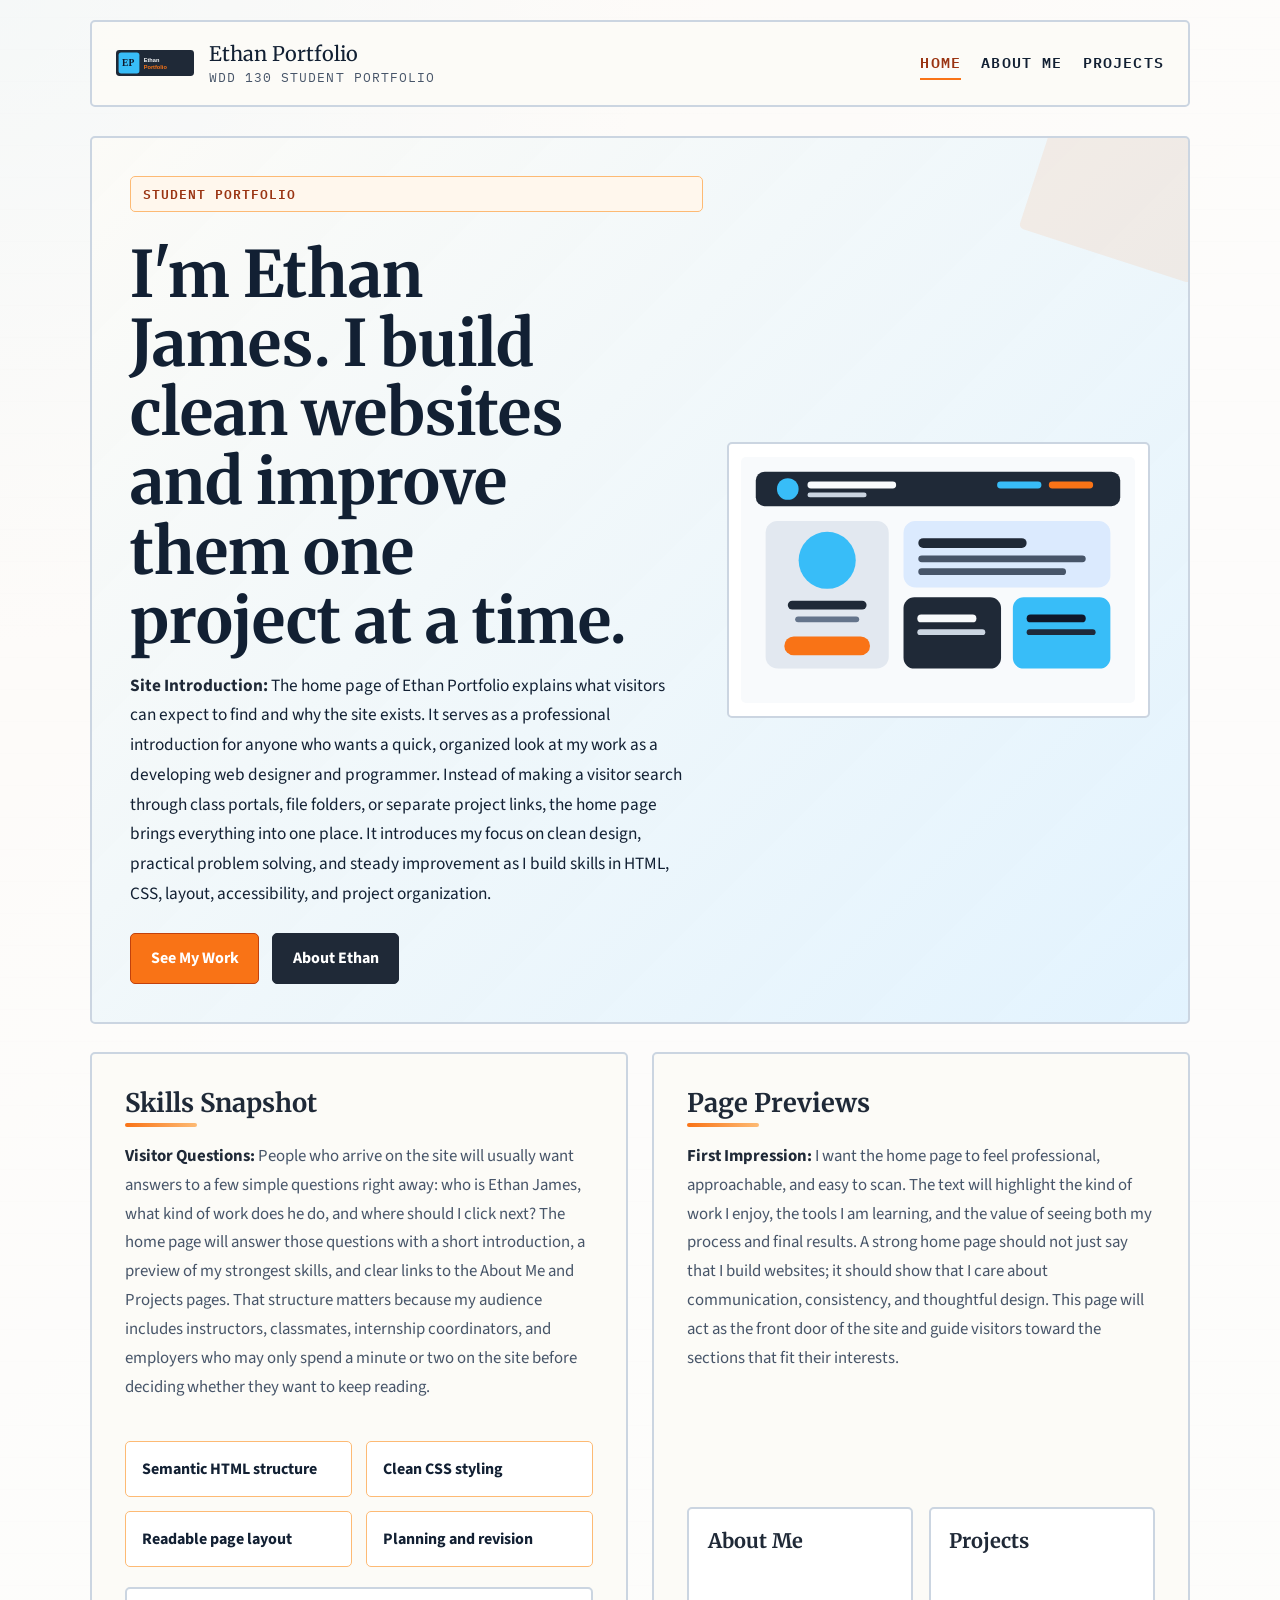
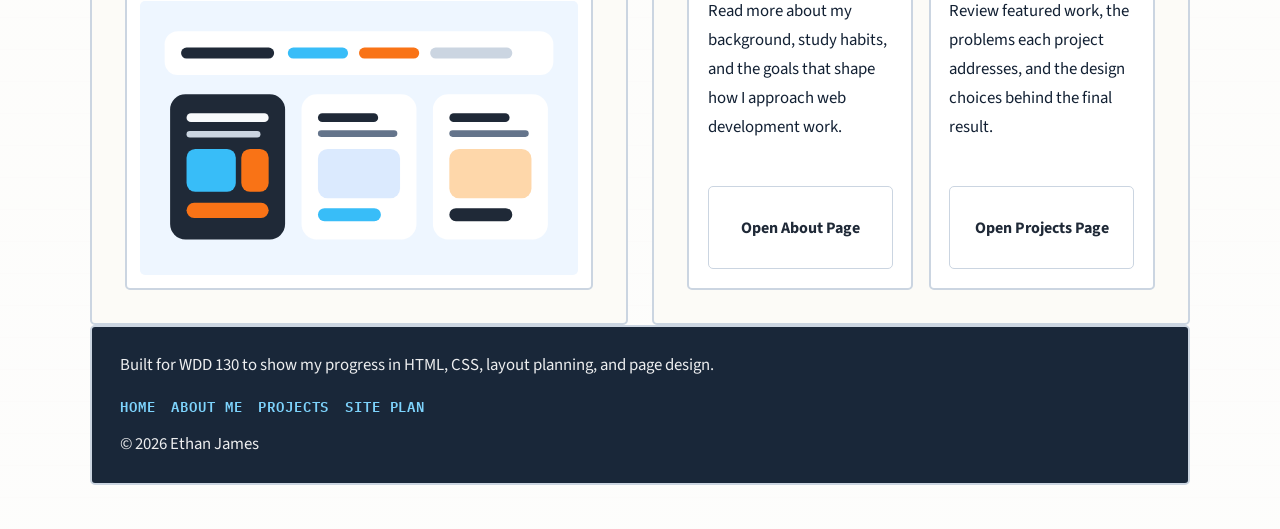
==== wwr/index.html @ f4db7d01 "week-10" ====
<!DOCTYPE html>
<html lang="en">
<head>
    <meta charset="UTF-8">
    <meta name="viewport" content="width=device-width, initial-scale=1.0">
    <meta name="description" content="Ethan James portfolio home page with an introduction, skills snapshot, and links to about and projects pages.">
    <title>Ethan Portfolio | Home</title>
    <link rel="stylesheet" href="styles/style.css">
</head>
<body>
    <a class="skip-link" href="#main-content">Skip to main content</a>
    <div class="site-shell">
        <header class="site-header">
            <a class="brand" href="index.html">
                <img src="images/ethan-portfolio-logo.svg" alt="Ethan Portfolio logo">
                <span class="brand-text">
                    <span class="brand-title">Ethan Portfolio</span>
                    <span class="brand-subtitle">WDD 130 student portfolio</span>
                </span>
            </a>
            <nav class="site-nav" aria-label="Primary">
                <a class="active" href="index.html" aria-current="page">Home</a>
                <a href="about.html">About Me</a>
                <a href="projects.html">Projects</a>
            </nav>
        </header>

        <main id="main-content">
            <section class="hero">
                <div class="hero-copy">
                    <span class="eyebrow">Student Portfolio</span>
                    <h1>I'm Ethan James. I build clean websites and improve them one project at a time.</h1>
                    <p><strong>Site Introduction:</strong> The home page of Ethan Portfolio explains what visitors can expect to find and why the site exists. It serves as a professional introduction for anyone who wants a quick, organized look at my work as a developing web designer and programmer. Instead of making a visitor search through class portals, file folders, or separate project links, the home page brings everything into one place. It introduces my focus on clean design, practical problem solving, and steady improvement as I build skills in HTML, CSS, layout, accessibility, and project organization.</p>
                    <div class="button-row">
                        <a class="button-link primary" href="projects.html">See My Work</a>
                        <a class="button-link secondary" href="about.html">About Ethan</a>
                    </div>
                </div>
                <div class="image-frame">
                    <img src="images/home-intro.svg" alt="Portfolio home page concept with profile card and featured work areas">
                </div>
            </section>

            <section class="split-grid">
                <article class="panel stack" id="skills-snapshot">
                    <div>
                        <h2 class="section-title">Skills Snapshot</h2>
                        <p class="section-lead"><strong>Visitor Questions:</strong> People who arrive on the site will usually want answers to a few simple questions right away: who is Ethan James, what kind of work does he do, and where should I click next? The home page will answer those questions with a short introduction, a preview of my strongest skills, and clear links to the About Me and Projects pages. That structure matters because my audience includes instructors, classmates, internship coordinators, and employers who may only spend a minute or two on the site before deciding whether they want to keep reading.</p>
                    </div>
                    <div class="skills-block">
                        <ul class="skill-list">
                            <li>Semantic HTML structure</li>
                            <li>Clean CSS styling</li>
                            <li>Readable page layout</li>
                            <li>Planning and revision</li>
                        </ul>
                        <div class="image-frame">
                            <img src="images/home-skills.svg" alt="Skill badges and portfolio preview cards for the home page">
                        </div>
                    </div>
                </article>

                <article class="panel stack">
                    <div>
                        <h2 class="section-title">Page Previews</h2>
                        <p class="section-lead"><strong>First Impression:</strong> I want the home page to feel professional, approachable, and easy to scan. The text will highlight the kind of work I enjoy, the tools I am learning, and the value of seeing both my process and final results. A strong home page should not just say that I build websites; it should show that I care about communication, consistency, and thoughtful design. This page will act as the front door of the site and guide visitors toward the sections that fit their interests.</p>
                    </div>
                    <div class="preview-grid">
                        <article class="preview-card">
                            <h3>About Me</h3>
                            <p>Read more about my background, study habits, and the goals that shape how I approach web development work.</p>
                            <a class="button-link ghost" href="about.html">Open About Page</a>
                        </article>
                        <article class="preview-card">
                            <h3>Projects</h3>
                            <p>Review featured work, the problems each project addresses, and the design choices behind the final result.</p>
                            <a class="button-link ghost" href="projects.html">Open Projects Page</a>
                        </article>
                    </div>
                </article>
            </section>
        </main>

        <footer class="site-footer">
            <p>Built for WDD 130 to show my progress in HTML, CSS, layout planning, and page design.</p>
            <div class="footer-links">
                <a href="index.html">Home</a>
                <a href="about.html">About Me</a>
                <a href="projects.html">Projects</a>
                <a href="siteplan.html">Site Plan</a>
            </div>
            <p>&copy; 2026 Ethan James</p>
        </footer>
    </div>
</body>
</html>
---- wwr/styles/style.css ----
@import url("https://fonts.googleapis.com/css2?family=IBM+Plex+Mono:wght@500;600&family=Merriweather:wght@700&family=Source+Sans+3:wght@400;600;700&display=swap");

:root {
    --primary-color: #1f2937;
    --secondary-color: #38bdf8;
    --accent1-color: #f97316;
    --accent2-color: #f8fafc;
    --paper-color: #fcfbf7;
    --paper-tint: #eef7ff;
    --text-color: #122033;
    --muted-color: #475569;
    --line-color: #cbd5e1;
    --heading-font: "Merriweather", Georgia, serif;
    --body-font: "Source Sans 3", Arial, sans-serif;
    --accent-font: "IBM Plex Mono", "Courier New", monospace;
}

* {
    box-sizing: border-box;
}

html {
    scroll-behavior: smooth;
}

body {
    margin: 0;
    font-family: var(--body-font);
    color: var(--text-color);
    background-color: #f5f1ea;
    background-image:
        linear-gradient(180deg, rgba(255, 255, 255, 0.8), rgba(255, 255, 255, 0.84)),
        radial-gradient(circle at top left, rgba(56, 189, 248, 0.2), transparent 26%),
        linear-gradient(135deg, rgba(249, 115, 22, 0.09), transparent 45%),
        repeating-linear-gradient(0deg, transparent, transparent 31px, rgba(15, 23, 42, 0.035) 31px, rgba(15, 23, 42, 0.035) 32px);
}

img {
    display: block;
    max-width: 100%;
    height: auto;
}

a {
    color: inherit;
}

h1,
h2,
h3 {
    margin: 0;
    font-family: var(--heading-font);
    color: var(--primary-color);
}

p {
    margin: 0;
    line-height: 1.72;
    font-size: 1.05rem;
}

strong {
    color: var(--primary-color);
}

.skip-link {
    position: absolute;
    left: -9999px;
    top: auto;
}

.skip-link:focus {
    left: 1rem;
    top: 1rem;
    z-index: 1000;
    padding: 0.85rem 1.1rem;
    border: 2px solid #c2410c;
    border-radius: 5px;
    background: var(--accent1-color);
    color: #ffffff;
    text-decoration: none;
}

.site-shell {
    width: min(1100px, calc(100% - 2rem));
    margin: 0 auto;
    padding: 1.25rem 0 2.75rem;
}

.site-header {
    display: grid;
    grid-template-columns: minmax(0, 1fr) auto;
    gap: 1rem 1.5rem;
    align-items: center;
    padding: 1.2rem 1.5rem;
    border: 2px solid var(--line-color);
    border-radius: 5px;
    background: rgba(252, 251, 247, 0.95);
}

.brand {
    display: inline-flex;
    align-items: center;
    gap: 0.95rem;
    text-decoration: none;
}

.brand img {
    width: 78px;
}

.brand-text {
    display: grid;
    gap: 0.15rem;
}

.brand-title {
    font-family: var(--heading-font);
    font-size: 1.25rem;
}

.brand-subtitle {
    color: var(--muted-color);
    font-family: var(--accent-font);
    font-size: 0.8rem;
    letter-spacing: 0.08em;
    text-transform: uppercase;
}

.site-nav {
    display: flex;
    flex-wrap: wrap;
    justify-content: flex-end;
    gap: 0.9rem 1.25rem;
}

.site-nav a {
    padding: 0.2rem 0;
    border-bottom: 2px solid transparent;
    text-decoration: none;
    font-family: var(--accent-font);
    font-size: 0.92rem;
    font-weight: 600;
    letter-spacing: 0.08em;
    text-transform: uppercase;
    transition: color 0.2s ease, border-color 0.2s ease;
}

.site-nav a:hover,
.site-nav a:focus-visible,
.site-nav a.active {
    color: #9a3412;
    border-color: var(--accent1-color);
}

main {
    display: grid;
    gap: 1.75rem;
    padding: 1.8rem 0 0;
}

.panel,
.hero,
.site-footer {
    border: 2px solid var(--line-color);
    border-radius: 5px;
}

.panel {
    padding: clamp(1.3rem, 2.6vw, 2.1rem);
    background: rgba(252, 251, 247, 0.93);
}

.hero {
    position: relative;
    display: grid;
    grid-template-columns: minmax(0, 1.15fr) minmax(0, 0.85fr);
    gap: 1.5rem;
    align-items: center;
    overflow: hidden;
    padding: clamp(1.6rem, 3vw, 2.6rem);
    background: linear-gradient(135deg, rgba(252, 251, 247, 0.98), rgba(224, 242, 254, 0.92));
}

.hero::after {
    content: "";
    position: absolute;
    top: -58px;
    right: -34px;
    width: 180px;
    height: 180px;
    border-radius: 5px;
    background: rgba(249, 115, 22, 0.09);
    transform: rotate(18deg);
}

.hero h1,
.page-banner h1 {
    color: var(--text-color);
}

.hero p,
.page-banner p {
    color: var(--text-color);
}

.eyebrow {
    display: inline-block;
    margin-bottom: 0.75rem;
    padding: 0.38rem 0.72rem;
    border: 1px solid #fdba74;
    border-radius: 5px;
    background: #fff7ed;
    color: #9a3412;
    font-family: var(--accent-font);
    font-size: 0.8rem;
    font-weight: 600;
    letter-spacing: 0.08em;
    text-transform: uppercase;
}

.hero-copy,
.text-stack,
.project-body {
    display: grid;
    gap: 1rem;
}

.hero-copy {
    position: relative;
    z-index: 1;
}

.hero-copy h1 {
    max-width: 12ch;
    font-size: clamp(2.2rem, 5vw, 4rem);
    line-height: 1.08;
}

.hero-copy p {
    max-width: 62ch;
    font-size: 1.08rem;
}

.button-row {
    display: flex;
    flex-wrap: wrap;
    gap: 0.85rem;
    margin-top: 0.5rem;
}

.button-link {
    display: inline-flex;
    align-items: center;
    justify-content: center;
    padding: 0.85rem 1.2rem;
    border: 1px solid var(--line-color);
    border-radius: 5px;
    text-decoration: none;
    font-weight: 700;
    transition: transform 0.2s ease, border-color 0.2s ease;
}

.button-link:hover,
.button-link:focus-visible {
    transform: translate(-1px, -1px);
}

.button-link.primary {
    border-color: #c2410c;
    background: var(--accent1-color);
    color: #ffffff;
}

.button-link.secondary {
    border-color: var(--primary-color);
    background: var(--primary-color);
    color: #ffffff;
}

.button-link.ghost {
    background: transparent;
    color: var(--primary-color);
}

.image-frame {
    position: relative;
    z-index: 1;
    padding: 0.8rem;
    border: 2px solid var(--line-color);
    border-radius: 5px;
    background: #ffffff;
}

.image-frame img {
    width: 100%;
    border-radius: 5px;
}

.section-title {
    position: relative;
    margin-bottom: 0.9rem;
    padding-bottom: 0.5rem;
    font-size: clamp(1.55rem, 2vw, 2rem);
}

.section-title::after {
    content: "";
    position: absolute;
    left: 0;
    bottom: 0;
    width: 72px;
    height: 4px;
    border-radius: 5px;
    background: linear-gradient(90deg, var(--accent1-color), #fdba74);
}

.section-lead {
    margin-bottom: 1.25rem;
    color: var(--muted-color);
}

.split-grid {
    display: grid;
    grid-template-columns: repeat(2, minmax(0, 1fr));
    gap: 1.5rem;
}

.stack {
    display: grid;
    gap: 1.2rem;
}

.skills-block {
    display: grid;
    gap: 1.25rem;
}

.skill-list,
.tag-list,
.timeline {
    margin: 0;
    padding: 0;
    list-style: none;
}

.skill-list {
    display: grid;
    grid-template-columns: repeat(2, minmax(0, 1fr));
    gap: 0.85rem;
}

.skill-list li {
    padding: 1rem;
    border: 1px solid #fdba74;
    border-radius: 5px;
    background: #ffffff;
    font-weight: 700;
}

.preview-grid {
    display: grid;
    grid-template-columns: repeat(2, minmax(0, 1fr));
    gap: 1rem;
}

.preview-card {
    display: grid;
    gap: 0.8rem;
    padding: 1.15rem;
    border: 2px solid var(--line-color);
    border-radius: 5px;
    background: #ffffff;
}

.preview-card h3,
.project-card h2,
.project-card h3 {
    font-size: 1.25rem;
}

.page-banner {
    background: linear-gradient(135deg, rgba(255, 247, 237, 0.97), rgba(224, 242, 254, 0.93));
}

.page-banner .eyebrow {
    border-color: rgba(56, 189, 248, 0.55);
    background: #eff6ff;
    color: #075985;
}

.about-layout {
    display: grid;
    grid-template-columns: minmax(0, 0.9fr) minmax(0, 1.1fr);
    gap: 1.5rem;
    align-items: start;
}

.tag-list {
    display: flex;
    flex-wrap: wrap;
    gap: 0.75rem;
}

.tag-list li {
    padding: 0.6rem 0.95rem;
    border: 1px solid rgba(56, 189, 248, 0.75);
    border-radius: 5px;
    background: #ffffff;
    font-weight: 700;
}

.timeline {
    display: grid;
    gap: 0.9rem;
}

.timeline li {
    padding: 1rem;
    border: 2px solid var(--line-color);
    border-radius: 5px;
    background: #ffffff;
}

.timeline strong {
    display: block;
    margin-bottom: 0.35rem;
    font-family: var(--heading-font);
}

.projects-grid {
    display: grid;
    grid-template-columns: repeat(3, minmax(0, 1fr));
    gap: 1.35rem;
}

.project-card {
    display: grid;
    grid-template-rows: auto 1fr;
    overflow: hidden;
    border: 2px solid var(--line-color);
    border-radius: 5px;
    background: #ffffff;
}

.project-card img {
    width: 100%;
    padding: 0.9rem;
    background: linear-gradient(180deg, #fff7ed, #ffffff);
}

.project-body {
    padding: 0 1.15rem 1.25rem;
}

.project-meta {
    display: flex;
    flex-wrap: wrap;
    gap: 0.5rem;
}

.project-meta span {
    padding: 0.35rem 0.7rem;
    border: 1px solid rgba(56, 189, 248, 0.6);
    border-radius: 5px;
    background: #eff6ff;
    color: #075985;
    font-size: 0.9rem;
    font-weight: 700;
}

.cta-panel {
    display: grid;
    gap: 1rem;
    border-left: 12px solid var(--accent1-color);
}

.site-footer {
    display: grid;
    gap: 0.85rem;
    padding: 1.5rem 1.75rem;
    background: rgba(18, 32, 51, 0.97);
    color: #ffffff;
}

.site-footer p {
    color: rgba(255, 255, 255, 0.92);
}

.footer-links {
    display: flex;
    flex-wrap: wrap;
    gap: 0.75rem 1rem;
}

.footer-links a {
    color: #7dd3fc;
    font-family: var(--accent-font);
    font-size: 0.9rem;
    font-weight: 600;
    letter-spacing: 0.06em;
    text-decoration: none;
    text-transform: uppercase;
}

.footer-links a:hover,
.footer-links a:focus-visible {
    color: #fdba74;
}

@media (min-width: 921px) {
    .project-card:nth-child(2) {
        transform: translateY(1rem);
    }
}

@media (max-width: 920px) {
    .site-header,
    .hero,
    .split-grid,
    .about-layout,
    .projects-grid {
        grid-template-columns: 1fr;
    }

    .site-nav {
        justify-content: flex-start;
    }
}

@media (max-width: 640px) {
    .site-shell {
        width: min(100% - 1rem, 1100px);
    }

    .site-header {
        padding: 1rem;
    }

    .site-nav {
        width: 100%;
        gap: 0.7rem 1rem;
    }

    .button-row {
        flex-direction: column;
        align-items: flex-start;
    }

    .skill-list,
    .preview-grid {
        grid-template-columns: 1fr;
    }
}
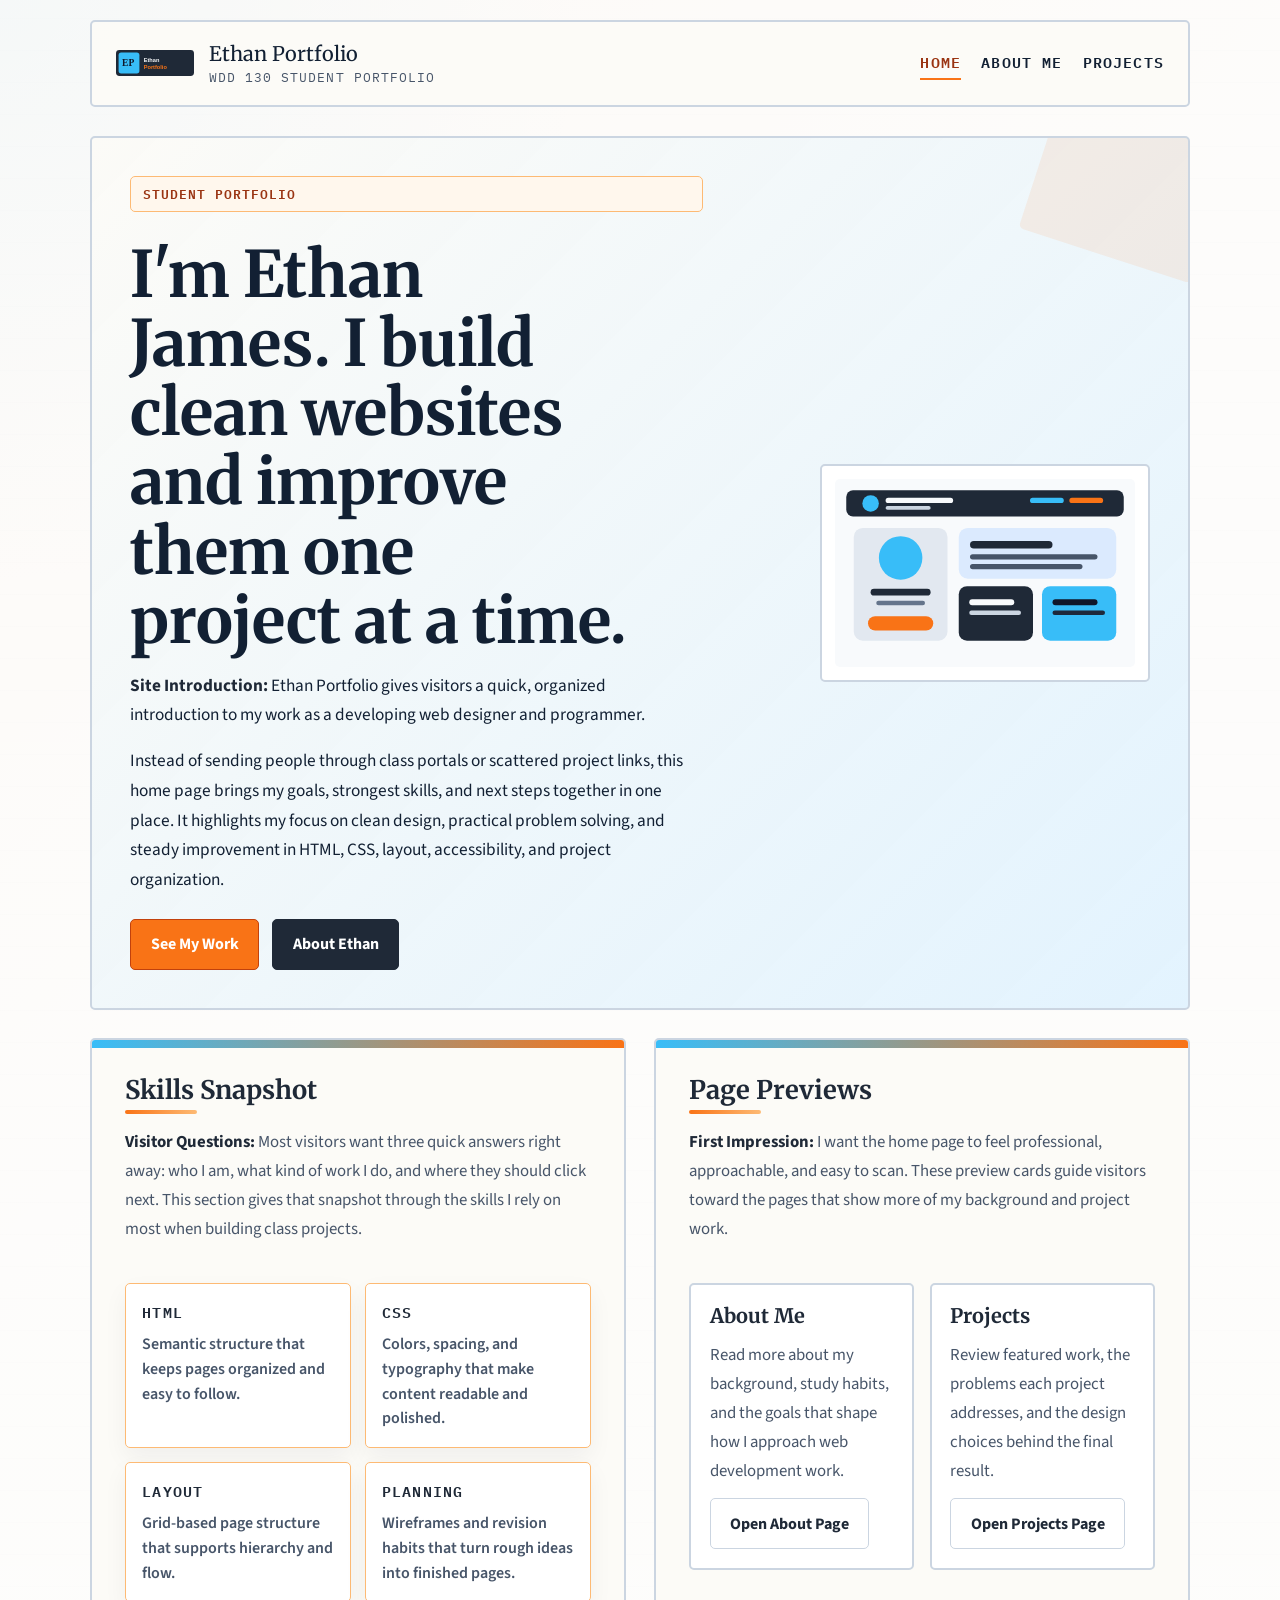
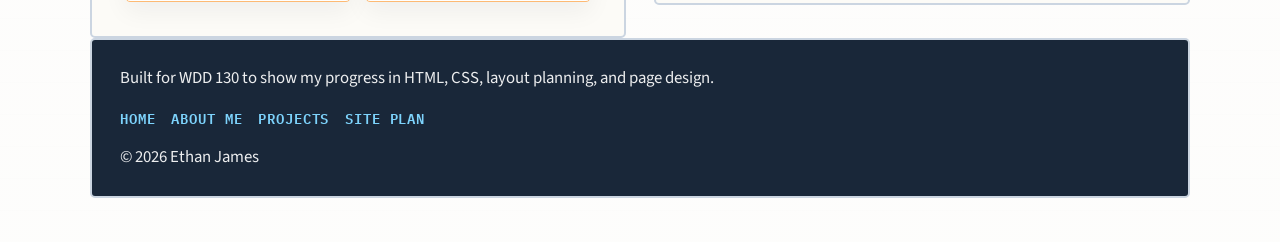
==== commit 11c12682: "week-11" ====
--- a/wwr/index.html
+++ b/wwr/index.html
@@ -25,12 +25,13 @@
             </nav>
         </header>
 
-        <main id="main-content">
-            <section class="hero">
+        <main id="main-content" class="home-page">
+            <section class="hero" aria-labelledby="home-heading">
                 <div class="hero-copy">
                     <span class="eyebrow">Student Portfolio</span>
-                    <h1>I'm Ethan James. I build clean websites and improve them one project at a time.</h1>
-                    <p><strong>Site Introduction:</strong> The home page of Ethan Portfolio explains what visitors can expect to find and why the site exists. It serves as a professional introduction for anyone who wants a quick, organized look at my work as a developing web designer and programmer. Instead of making a visitor search through class portals, file folders, or separate project links, the home page brings everything into one place. It introduces my focus on clean design, practical problem solving, and steady improvement as I build skills in HTML, CSS, layout, accessibility, and project organization.</p>
+                    <h1 id="home-heading">I'm Ethan James. I build clean websites and improve them one project at a time.</h1>
+                    <p class="hero-lead"><strong>Site Introduction:</strong> Ethan Portfolio gives visitors a quick, organized introduction to my work as a developing web designer and programmer.</p>
+                    <p>Instead of sending people through class portals or scattered project links, this home page brings my goals, strongest skills, and next steps together in one place. It highlights my focus on clean design, practical problem solving, and steady improvement in HTML, CSS, layout, accessibility, and project organization.</p>
                     <div class="button-row">
                         <a class="button-link primary" href="projects.html">See My Work</a>
                         <a class="button-link secondary" href="about.html">About Ethan</a>
@@ -41,43 +42,48 @@
                 </div>
             </section>
 
-            <section class="split-grid">
-                <article class="panel stack" id="skills-snapshot">
-                    <div>
-                        <h2 class="section-title">Skills Snapshot</h2>
-                        <p class="section-lead"><strong>Visitor Questions:</strong> People who arrive on the site will usually want answers to a few simple questions right away: who is Ethan James, what kind of work does he do, and where should I click next? The home page will answer those questions with a short introduction, a preview of my strongest skills, and clear links to the About Me and Projects pages. That structure matters because my audience includes instructors, classmates, internship coordinators, and employers who may only spend a minute or two on the site before deciding whether they want to keep reading.</p>
-                    </div>
-                    <div class="skills-block">
-                        <ul class="skill-list">
-                            <li>Semantic HTML structure</li>
-                            <li>Clean CSS styling</li>
-                            <li>Readable page layout</li>
-                            <li>Planning and revision</li>
-                        </ul>
-                        <div class="image-frame">
-                            <img src="images/home-skills.svg" alt="Skill badges and portfolio preview cards for the home page">
-                        </div>
-                    </div>
-                </article>
+            <section class="panel stack home-card" id="skills-snapshot" aria-labelledby="skills-heading">
+                <div>
+                    <h2 class="section-title" id="skills-heading">Skills Snapshot</h2>
+                    <p class="section-lead"><strong>Visitor Questions:</strong> Most visitors want three quick answers right away: who I am, what kind of work I do, and where they should click next. This section gives that snapshot through the skills I rely on most when building class projects.</p>
+                </div>
+                <ul class="skill-list" aria-label="Core web design and development skills">
+                    <li>
+                        <span class="skill-name">HTML</span>
+                        <span class="skill-detail">Semantic structure that keeps pages organized and easy to follow.</span>
+                    </li>
+                    <li>
+                        <span class="skill-name">CSS</span>
+                        <span class="skill-detail">Colors, spacing, and typography that make content readable and polished.</span>
+                    </li>
+                    <li>
+                        <span class="skill-name">Layout</span>
+                        <span class="skill-detail">Grid-based page structure that supports hierarchy and flow.</span>
+                    </li>
+                    <li>
+                        <span class="skill-name">Planning</span>
+                        <span class="skill-detail">Wireframes and revision habits that turn rough ideas into finished pages.</span>
+                    </li>
+                </ul>
+            </section>
 
-                <article class="panel stack">
-                    <div>
-                        <h2 class="section-title">Page Previews</h2>
-                        <p class="section-lead"><strong>First Impression:</strong> I want the home page to feel professional, approachable, and easy to scan. The text will highlight the kind of work I enjoy, the tools I am learning, and the value of seeing both my process and final results. A strong home page should not just say that I build websites; it should show that I care about communication, consistency, and thoughtful design. This page will act as the front door of the site and guide visitors toward the sections that fit their interests.</p>
-                    </div>
-                    <div class="preview-grid">
-                        <article class="preview-card">
-                            <h3>About Me</h3>
-                            <p>Read more about my background, study habits, and the goals that shape how I approach web development work.</p>
-                            <a class="button-link ghost" href="about.html">Open About Page</a>
-                        </article>
-                        <article class="preview-card">
-                            <h3>Projects</h3>
-                            <p>Review featured work, the problems each project addresses, and the design choices behind the final result.</p>
-                            <a class="button-link ghost" href="projects.html">Open Projects Page</a>
-                        </article>
-                    </div>
-                </article>
+            <section class="panel stack home-card" id="page-previews" aria-labelledby="previews-heading">
+                <div>
+                    <h2 class="section-title" id="previews-heading">Page Previews</h2>
+                    <p class="section-lead"><strong>First Impression:</strong> I want the home page to feel professional, approachable, and easy to scan. These preview cards guide visitors toward the pages that show more of my background and project work.</p>
+                </div>
+                <div class="preview-grid">
+                    <article class="preview-card">
+                        <h3>About Me</h3>
+                        <p>Read more about my background, study habits, and the goals that shape how I approach web development work.</p>
+                        <a class="button-link ghost" href="about.html">Open About Page</a>
+                    </article>
+                    <article class="preview-card">
+                        <h3>Projects</h3>
+                        <p>Review featured work, the problems each project addresses, and the design choices behind the final result.</p>
+                        <a class="button-link ghost" href="projects.html">Open Projects Page</a>
+                    </article>
+                </div>
             </section>
         </main>
 
--- a/wwr/styles/style.css
+++ b/wwr/styles/style.css
@@ -159,6 +159,14 @@
     padding: 1.8rem 0 0;
 }
 
+.home-page {
+    grid-template-columns: repeat(2, minmax(0, 1fr));
+    grid-template-areas:
+        "hero hero"
+        "skills previews";
+    align-items: start;
+}
+
 .panel,
 .hero,
 .site-footer {
@@ -177,9 +185,14 @@
     grid-template-columns: minmax(0, 1.15fr) minmax(0, 0.85fr);
     gap: 1.5rem;
     align-items: center;
+    min-height: clamp(420px, 52vw, 520px);
     overflow: hidden;
     padding: clamp(1.6rem, 3vw, 2.6rem);
     background: linear-gradient(135deg, rgba(252, 251, 247, 0.98), rgba(224, 242, 254, 0.92));
+}
+
+.home-page .hero {
+    grid-area: hero;
 }
 
 .hero::after {
@@ -229,6 +242,7 @@
 .hero-copy {
     position: relative;
     z-index: 1;
+    align-content: center;
 }
 
 .hero-copy h1 {
@@ -240,6 +254,10 @@
 .hero-copy p {
     max-width: 62ch;
     font-size: 1.08rem;
+}
+
+.hero-lead {
+    font-size: 1.12rem;
 }
 
 .button-row {
@@ -295,6 +313,11 @@
 .image-frame img {
     width: 100%;
     border-radius: 5px;
+}
+
+.home-page .hero .image-frame {
+    max-width: 420px;
+    justify-self: end;
 }
 
 .section-title {
@@ -351,11 +374,31 @@
 }
 
 .skill-list li {
+    display: grid;
+    gap: 0.45rem;
+    align-content: start;
+    min-height: 138px;
     padding: 1rem;
     border: 1px solid #fdba74;
     border-radius: 5px;
     background: #ffffff;
-    font-weight: 700;
+    box-shadow: 0 10px 25px rgba(15, 23, 42, 0.05);
+}
+
+.skill-name {
+    color: var(--primary-color);
+    font-family: var(--accent-font);
+    font-size: 0.95rem;
+    font-weight: 600;
+    letter-spacing: 0.08em;
+    text-transform: uppercase;
+}
+
+.skill-detail {
+    color: var(--muted-color);
+    font-size: 1rem;
+    font-weight: 600;
+    line-height: 1.55;
 }
 
 .preview-grid {
@@ -366,11 +409,43 @@
 
 .preview-card {
     display: grid;
+    grid-template-rows: auto 1fr auto;
     gap: 0.8rem;
     padding: 1.15rem;
     border: 2px solid var(--line-color);
     border-radius: 5px;
     background: #ffffff;
+}
+
+.preview-card p {
+    color: var(--muted-color);
+}
+
+.preview-card .button-link {
+    justify-self: start;
+}
+
+#skills-snapshot {
+    grid-area: skills;
+}
+
+#page-previews {
+    grid-area: previews;
+}
+
+.home-card {
+    position: relative;
+    overflow: hidden;
+}
+
+.home-card::before {
+    content: "";
+    position: absolute;
+    top: 0;
+    left: 0;
+    right: 0;
+    height: 8px;
+    background: linear-gradient(90deg, var(--secondary-color), var(--accent1-color));
 }
 
 .preview-card h3,
@@ -515,6 +590,14 @@
 }
 
 @media (max-width: 920px) {
+    .home-page {
+        grid-template-columns: 1fr;
+        grid-template-areas:
+            "hero"
+            "skills"
+            "previews";
+    }
+
     .site-header,
     .hero,
     .split-grid,
@@ -526,6 +609,11 @@
     .site-nav {
         justify-content: flex-start;
     }
+
+    .home-page .hero .image-frame {
+        max-width: none;
+        justify-self: start;
+    }
 }
 
 @media (max-width: 640px) {
